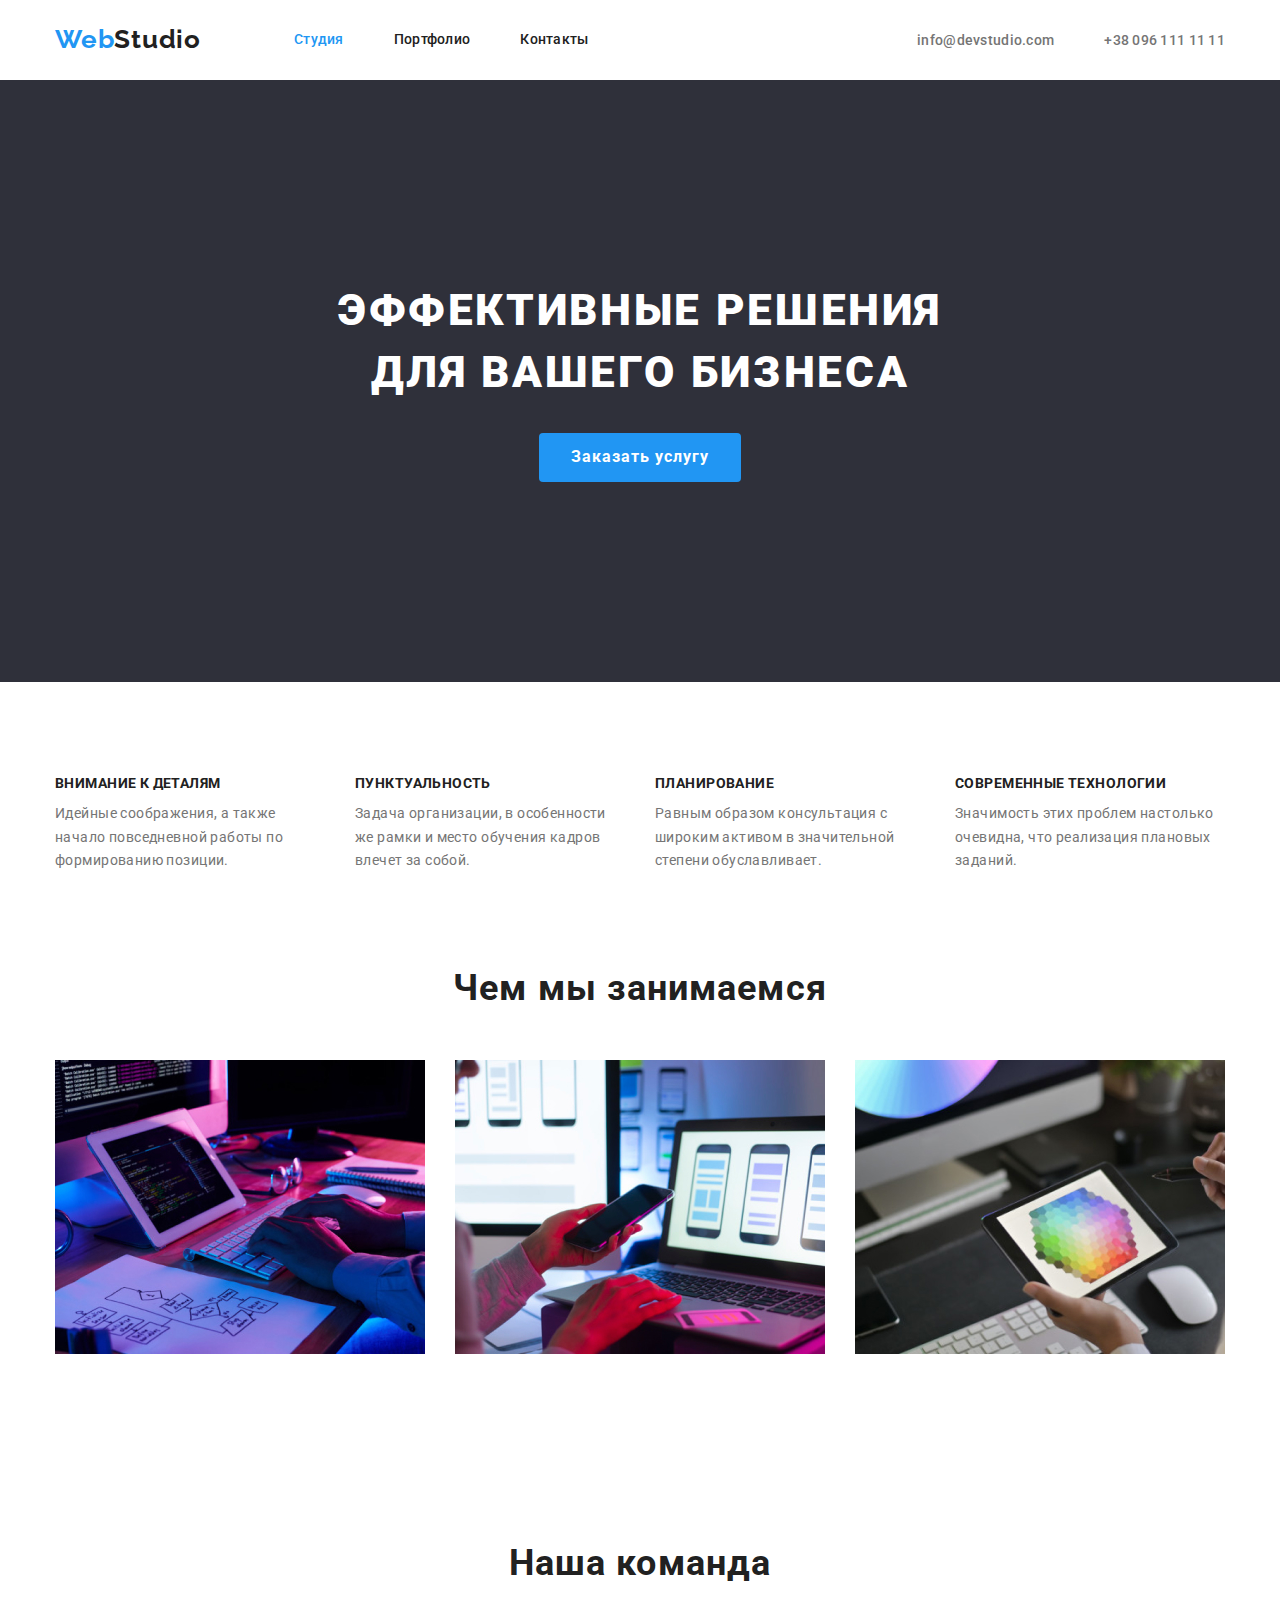
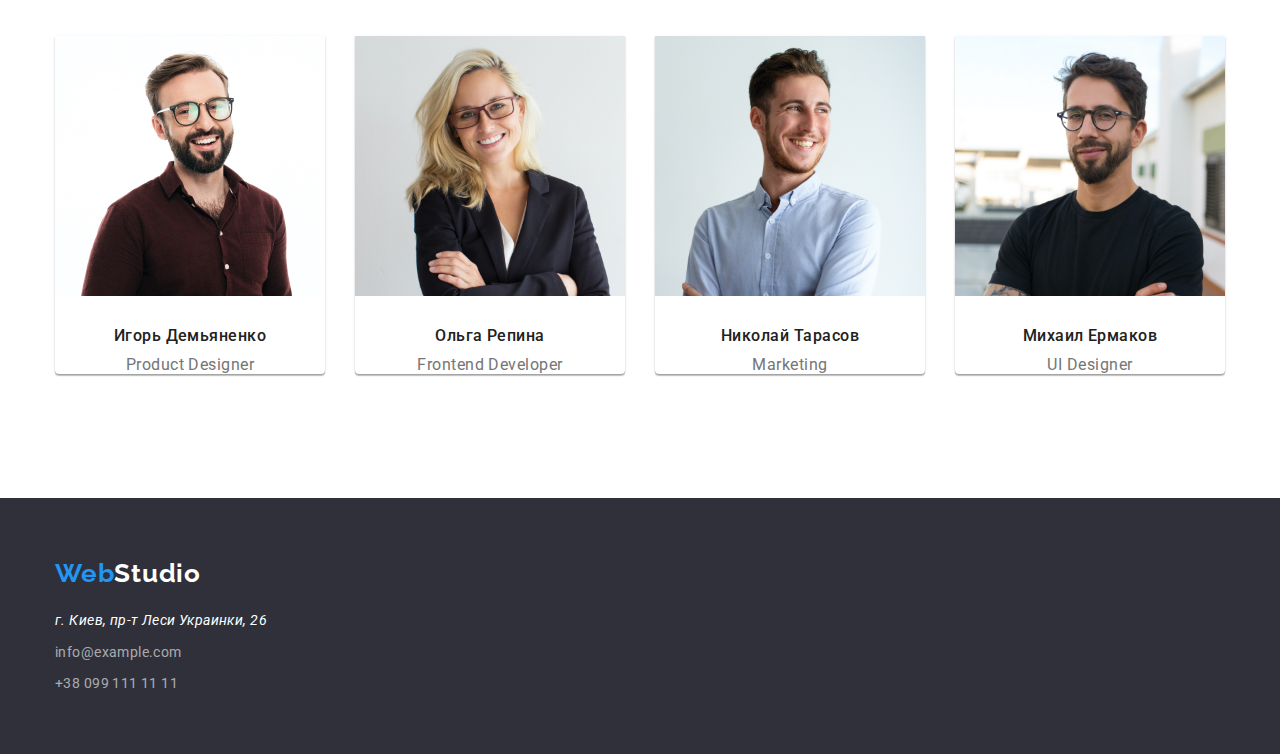
==== index.html @ dec016cf "добавила  дополнительные class" ====
<!DOCTYPE html>
<html lang="ru">
  <head>
    <meta charset="UTF-8" />
    <meta name="viewport" content="width=device-width, initial-scale=1.0" />
    <title>WebStudio</title>
    <link
      rel="stylesheet"
      href="https://cdnjs.cloudflare.com/ajax/libs/modern-normalize/1.0.0/modern-normalize.min.css"
    />
    <link
      href="https://fonts.googleapis.com/css2?family=Raleway:wght@700&family=Roboto:wght@400;500;700;900&display=swap"
      rel="stylesheet"
    />
    <link rel="stylesheet" href="./css/styles.css" />
  </head>
  <body>
    <header class="page-hader">
      <nav class="container main-nav">
        <a href="./index.html" class="logo"><span>Web</span>Studio</a>
        <ul class="site-nav list">
          <li class="item">
            <a href="./index.html" class="link current">Студия</a>
          </li>
          <li class="item">
            <a href="./portfolio.html" class="link">Портфолио</a>
          </li>
          <li class="item"><a href="/" class="link">Контакты</a></li>
        </ul>

        <ul class="header list">
          <li class="item">
            <a href="mailto:info@devstudio.com" class="link"
              >info@devstudio.com</a
            >
          </li class="item">
          <li>
            <a href="tel:+380961111111" class="link">+38 096 111 11 11</a>
          </li>
        </ul>
      </nav>
    </header>

    <!-- Main -->
    <section class="subject">
      <h1 class="subject-title">
        Эффективные решения <br />
        для вашего бизнеса
      </h1>
      <button type="button" class="button primary">Заказать услугу</button>
    </section>

    <!--  features-->
    <section class="section">
      <div class="container">
        <h2 class="section-title  visuallyhidden">Oсобености</h2>
        <ul class="features list">
          <li class="features-element">
            <h3 class="title">Внимание к деталям</h3>
            <p class="desc">
              Идейные соображения, а также начало повседневной работы по
              формированию позиции.
            </p>
          </li>
          <li class="features-element">
            <h3 class="title">Пунктуальность</h3>
            <p class="desc">
              Задача организации, в особенности же рамки и место обучения кадров
              влечет за собой.
            </p>
          </li>
          <li class="features-element">
            <h3 class="title">Планирование</h3>
            <p class="desc">
              Равным образом консультация с широким активом в значительной
              степени обуславливает.
            </p>
          </li>
          <li class="features-element">
            <h3 class="title">Современные технологии</h3>
            <p class="desc">
              Значимость этих проблем настолько очевидна, что реализация
              плановых заданий.
            </p>
          </li>
        </ul>
      </div>
  </section>

    <!--  features-->
    <section class="section no-padding">
      <div class="container">
        <h3 class="section-title">Чем мы занимаемся</h3>
        <ul class="direction list">
          <li class="direction-element">
            <img
              src="./images/img.jpg"
              alt="разработчик"
              width="370"
              height="294"
            />
          </li>
          <li class="direction-element">
            <img
              src="./images/img-2.jpg"
              alt="тефон"
              width="370"
              height="294"
            />
          </li>
          <li class="direction-element">
            <img
              src="./images/img-3.jpg"
              alt="шестиугольник"
              width="370"
              height="294"
            />
          </li>
        </ul>
      </div>
    </section>

    <!-- our-team -->
    <section class="section">
      <div class="container">
        <h2 class="section-title">Наша команда</h2>
        <ul class="our-team list">
          <li class="our-team-element">
            <img
              src="./images/product.jpg"
              width="270"
              height="260"
              alt="Игорь Демьяненко"
            />
            <h3 class="title">Игорь Демьяненко</h3>
            <p class="desc" lang="en">Product Designer</p>
          </li>
          <li class="our-team-element">
            <img
              src="./images/fd.jpg"
              width="270"
              height="260"
              alt="Ольга Репина"
            />
            <h3 class="title">Ольга Репина</h3>
            <p class="desc" lang="en">Frontend Developer</p>
          </li>
          <li class="our-team-element">
            <img
              src="./images/m.jpg"
              width="270"
              height="260"
              alt="Николай Тарасов"
            />
            <h3 class="title">Николай Тарасов</h3>
            <p class="desc" lang="en">Marketing</p>
          </li>
          <li class="our-team-element">
            <img
              src="./images/ui.jpg"
              width="270"
              height="260"
              alt="Михаил Ермаков"
            />
            <h3 class="title">Михаил Ермаков</h3>
            <p class="desc" lang="en">UI Designer</p>
          </li>
        </ul>
      </div>
    </section>

    <!-- footer -->

    <footer>
      <div class="container">
        <a href="./index.html" class="logo footer"><span>Web</span>Studio</a>
        <address class="address">
          <p class="text">г. Киев, пр-т Леси Украинки, 26</p>
          <ul class="list">
            <li>
              <a href="mailto:info@example.com" class="link"
                >info@example.com</a
              >
            </li>
            <li>
              <a href="tel:+380991111111" class="link">+38 099 111 11 11</a>
            </li>
          </ul>
        </address>
      </div>
    </footer>
  </body>
</html>
---- css/styles.css ----
/* цвет основного текста #212121 */
/* вторичный цвет текста  #757575*/
/* footer   мыло и телефон  текст color: rgba(255, 255, 255, 0.6); */

/*  header цвет #FFFFFF */
/* основной #E5E5E5 */
/* наша команда #F5F4FA */
/*  вторичный цвет hero footer #2F303A */
/* акцент  #2196F3 */
:root {
  --primary-text-color: #757575;
  --title-text-color: #212121;
  --accent-color: #2196f3;
  --primary-bg-color: #f5f4fa;
  --bg-header-color: #ffffff;
}
/* глобальный border-box */
html {
  box-sizing: border-box;
}

*,
*::before,
*::after {
  box-sizing: inherit;
}

body {
  margin: 0;

  background-color: #ffffff;
  color: var(--primary-text-color);
  font-family: Roboto, sans-serif;
}

a {
  text-decoration: none;
}

/* если нужно пофиксить 4 пикселя зазор */
img {
  display: block;
}

.container {
  margin-left: auto;
  margin-right: auto;
  width: 1200px;
  padding-left: 15px;
  padding-right: 15px;
  /* outline: 2px solid tomato; */
}
.main-nav {
  display: flex;
  align-items: center;
}

/* page hader */
.page-hader {
  background-color: var(--bg-header-color);
}

.logo {
  font-family: Raleway;
  font-style: normal;
  font-weight: 700;
  font-size: 26px;
  line-height: 1.2;
  letter-spacing: 0.03em;
  text-decoration: none;
  color: var(--title-text-color);
}
.logo > span {
  color: var(--accent-color);
}
.logo:focus,
.logo:hover {
  color: var(--title-text-color);
}

/* site nav */

.list {
  margin: 0;
  padding: 0;
  list-style: none;
}

.site-nav .link {
  display: block;
  padding-top: 32px;
  padding-bottom: 32px;

  font-weight: 500;
  font-style: normal;
  font-size: 14px;
  line-height: 1.14;
  letter-spacing: 0.02em;

  color: var(--title-text-color);

  text-decoration: none;
}

.site-nav .link.current {
  color: var(--accent-color);
}

.site-nav {
  display: flex;
  margin-left: 93px;
}
.site-nav .item:not(:last-child) {
  margin-right: 50px;
}

.header {
  display: flex;
  margin-left: auto;
}

.header .item:not(:last-child) {
  margin-right: 50px;
}

.header .link {
  font-weight: 500;
  font-style: normal;
  font-size: 14px;
  line-height: 1.14;
  letter-spacing: 0.02em;
  text-decoration: none;

  color: var(--primary-text-color);
}

/*  альтернатива */
/* .header .link + .link {
  margin-left: 50px;
} */

.site-nav .link:hover,
.site-nav .link:focus,
.header .link:hover,
.header .link:focus {
  color: var(--accent-color);
}

.button.primary:hover,
.button.primary:focus,
.button.secondary:hover,
.button.secondary:focus {
  color: #ffffff;
  background-color: var(--accent-color);
}

/* main */

.subject {
  padding-top: 200px;
  padding-bottom: 200px;

  text-align: center;

  background-color: #2f303a;
}

.subject-title {
  margin-top: 0;
  margin-bottom: 30px;

  font-weight: 900;
  font-style: normal;
  font-size: 44px;
  line-height: 1.4;
  letter-spacing: 0.06em;

  color: #ffffff;

  text-align: center;
  text-transform: uppercase;
}

/*  btn */

.button {
  /* display: inline-block; */
  font-family: Roboto, sans-serif;
  min-width: 73px;

  text-decoration: none;
  text-align: center;

  border: transparent;
  border-radius: 4px;
  /* box-sizing: inherit; */
}

.primary {
  font-family: Roboto, sans-serif;
  font-style: normal;
  font-weight: 700;
  font-size: 16px;
  line-height: 1.8;
  letter-spacing: 0.06em;

  color: #ffffff;
  background-color: var(--accent-color);

  padding: 10px 32px;
}

.secondary {
  font-family: inherit;
  font-weight: 500;
  font-size: 16px;
  line-height: 1.6;
  letter-spacing: 0.03em;

  padding: 6px 22px;

  background-color: var(--primary-bg-color);
}

.button.list {
  display: flex;
  align-items: center;
  margin-bottom: 50px;
  padding-left: 280px;
}

.button-element {
  margin-right: 8px;
}
.button-element:nth-child(5) {
  margin-right: 0;
}
/* features */

.section {
  padding-top: 94px;
  padding-bottom: 94px;
}

.no-padding {
  padding-top: 0;
}

.section-title {
  color: var(--title-text-color);

  text-align: center;
  font-weight: 700;
  font-style: normal;
  font-size: 36px;
  line-height: 1.2;
  letter-spacing: 0.03em;

  margin-top: 0;
  margin-bottom: 50px;
}
/* скрыть заголовок */
.visuallyhidden:not(:focus):not(:active) {
  position: absolute;

  width: 1px;
  height: 1px;
  margin: -1px;
  border: 0;
  padding: 0;

  white-space: nowrap;

  clip-path: inset(100%);
  clip: rect(0 0 0 0);
  overflow: hidden;
}

.features .title,
.our-team .title {
  color: var(--title-text-color);

  margin-top: 0;
  margin-bottom: 10px;
}

.features .title {
  font-weight: 700;
  font-style: normal;
  font-size: 14px;
  line-height: 1.14;
  letter-spacing: 0.03em;
  text-transform: uppercase;
}
.features .desc {
  font-style: normal;
  font-weight: 400;
  font-size: 14px;
  line-height: 1.7;
  letter-spacing: 0.03em;

  margin-top: 0;
  margin-bottom: 0;
}
.features {
  display: flex;
  flex-wrap: wrap;
  margin-right: -30px;
}

.features-element {
  width: calc((100% - 4 * 30px) / 4);
  margin-right: 30px;
}

.features-element:nth-child(4) {
  margin-right: 0;
}

.direction {
  display: flex;
  flex-wrap: wrap;
  margin-right: -30px;
}

.direction-element {
  width: calc((100% - 3 * 30px) / 3);
  margin-right: 30px;
}
.direction-element:nth-child(3) {
  margin-right: 0;
}

/*  our-team */

.our-team .title {
  margin-top: 30px;
  text-align: center;

  font-weight: 500;
  font-style: normal;
  font-size: 16px;
  line-height: 1.2;
  letter-spacing: 0.03em;
}
.our-team .desc {
  margin-top: 0;
  margin-bottom: 0;
  text-align: center;

  font-size: 16px;
  line-height: 1.2;
  letter-spacing: 0.03em;
  font-style: normal;
}
.our-team .desc:lang(en) {
  font-family: Roboto, sans-serif;
}

.our-team {
  display: flex;
  flex-wrap: wrap;
  margin-right: -30px;
}

.our-team-element {
  width: calc((100% - 4 * 30px) / 4);
  margin-right: 30px;
  margin-bottom: 30px;

  box-shadow: 0px 1px 3px rgba(0, 0, 0, 0.12), 0px 1px 1px rgba(0, 0, 0, 0.14),
    0px 2px 1px rgba(0, 0, 0, 0.2);
  border-radius: 0px 0px 4px 4px;
}
.our-team-element:nth-child(4) {
  margin-right: 0;
}

/* footer */

footer {
  background-color: #2f303a;

  padding-top: 60px;
  padding-bottom: 60px;
}
/* для лого */
.footer {
  color: #ffffff;
}

.address .text {
  font-size: 14px;
  line-height: 1.6;
  letter-spacing: 0.03em;

  color: #ffffff;
  text-decoration: none;

  margin-top: 20px;
  margin-bottom: 0;
}
.address .link {
  display: inline-block;
  margin-top: 9px;

  font-size: 14px;
  font-style: normal;
  line-height: 1.6;
  letter-spacing: 0.03em;

  color: rgba(255, 255, 255, 0.6);
  text-decoration: none;
}

/*  our-work */

.our-work .title {
  font-weight: 700;
  font-style: normal;
  font-size: 18px;
  line-height: 2;
  letter-spacing: 0.06em;

  margin-top: 20px;
  margin-bottom: 4px;

  color: var(--title-text-color);
}
.our-work .link {
  font-style: normal;
  font-size: 16px;
  line-height: 1.87;
  letter-spacing: 0.03em;

  margin-top: 0;
  margin-bottom: 0;

  color: var(--primary-text-color);
}

.our-work {
  display: flex;
  flex-wrap: wrap;
  margin-right: -30px;
}

.our-work-element {
  width: calc((100% - 3 * 30px) / 3);
  margin-right: 30px;
  margin-bottom: 30px;

  border: 1px solid #eeeeee;
  box-sizing: border-box;
}

.our-work-element:nth-child(3n) {
  margin-right: 0;
}

/* .our-work .title:hover,
.our-work .title:focus,
.our-work .link:hover,
.our-work .link:focus {
  text-decoration: underline;

  color: var(--accent-color);
} */

/* footer   hover */

.footer:hover,
.footer:focus {
  color: #ffffff;
}

.text:hover,
.text:focus {
  color: var(--accent-color);
}
.address .link:hover,
.address .link:focus {
  color: var(--accent-color);
}
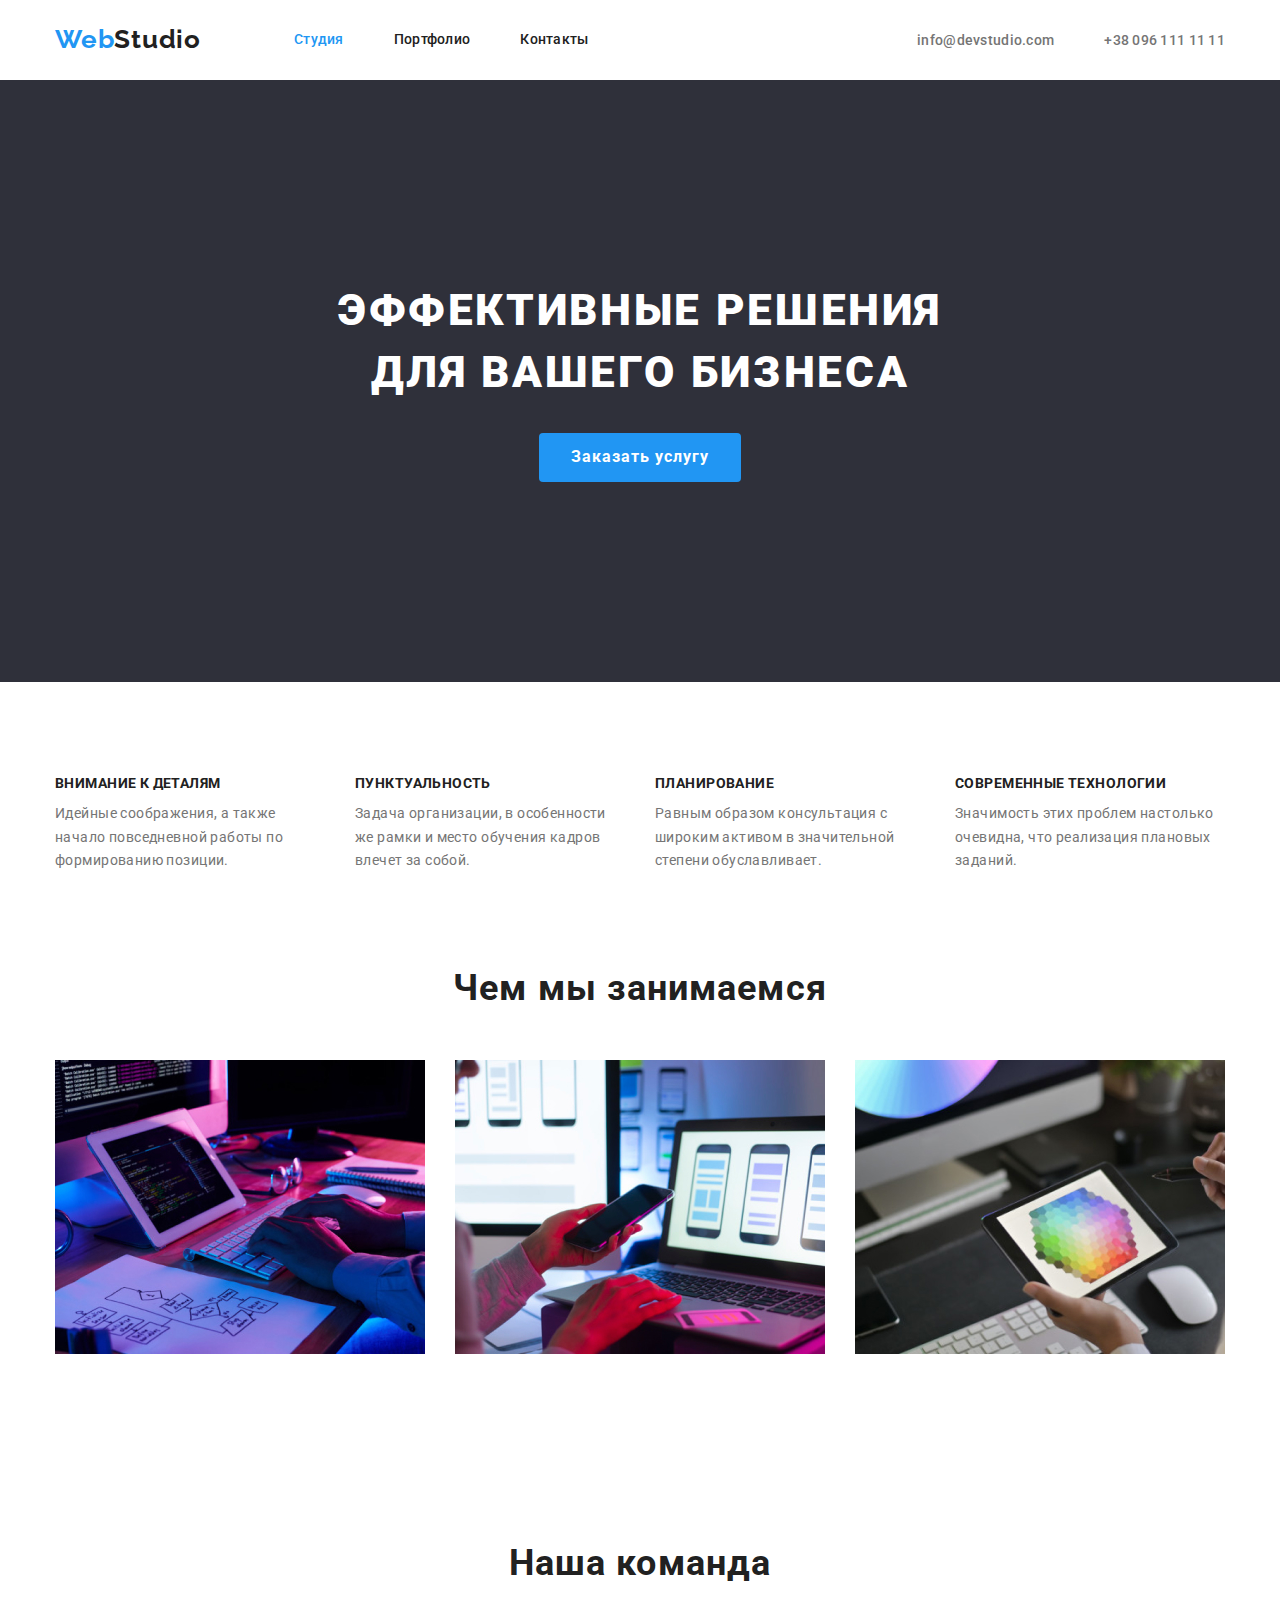
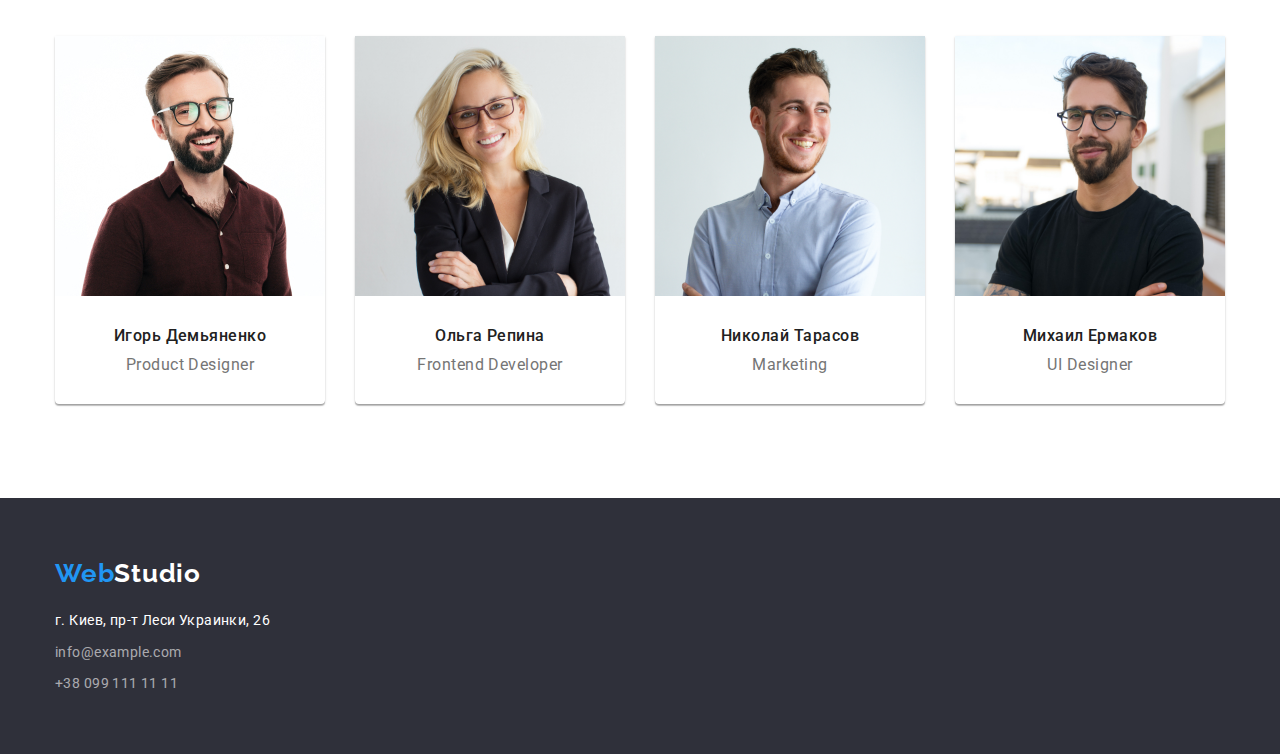
==== commit d4ff7524: "изменила позиционирование заголовка" ====
--- a/index.html
+++ b/index.html
@@ -15,159 +15,166 @@
     <link rel="stylesheet" href="./css/styles.css" />
   </head>
   <body>
-    <header class="page-hader">
-      <nav class="container main-nav">
-        <a href="./index.html" class="logo"><span>Web</span>Studio</a>
-        <ul class="site-nav list">
-          <li class="item">
-            <a href="./index.html" class="link current">Студия</a>
-          </li>
-          <li class="item">
-            <a href="./portfolio.html" class="link">Портфолио</a>
-          </li>
-          <li class="item"><a href="/" class="link">Контакты</a></li>
-        </ul>
+    <div class="container">
+      <header class="page-hader">
+        <nav class="main-nav">
+          <a href="./index.html" class="logo"><span>Web</span>Studio</a>
+          <ul class="site-nav list">
+            <li class="item">
+              <a href="./index.html" class="link current">Студия</a>
+            </li>
+            <li class="item">
+              <a href="./portfolio.html" class="link">Портфолио</a>
+            </li>
+            <li class="item"><a href="/" class="link">Контакты</a></li>
+          </ul>
+        </nav>
 
         <ul class="header list">
           <li class="item">
             <a href="mailto:info@devstudio.com" class="link"
               >info@devstudio.com</a
             >
-          </li class="item">
-          <li>
+          </li>
+
+          <li class="item">
             <a href="tel:+380961111111" class="link">+38 096 111 11 11</a>
           </li>
         </ul>
-      </nav>
-    </header>
+      </header>
+    </div>
 
     <!-- Main -->
-    <section class="subject">
-      <h1 class="subject-title">
-        Эффективные решения <br />
-        для вашего бизнеса
-      </h1>
-      <button type="button" class="button primary">Заказать услугу</button>
-    </section>
-
-    <!--  features-->
-    <section class="section">
-      <div class="container">
-        <h2 class="section-title  visuallyhidden">Oсобености</h2>
-        <ul class="features list">
-          <li class="features-element">
-            <h3 class="title">Внимание к деталям</h3>
-            <p class="desc">
-              Идейные соображения, а также начало повседневной работы по
-              формированию позиции.
-            </p>
-          </li>
-          <li class="features-element">
-            <h3 class="title">Пунктуальность</h3>
-            <p class="desc">
-              Задача организации, в особенности же рамки и место обучения кадров
-              влечет за собой.
-            </p>
-          </li>
-          <li class="features-element">
-            <h3 class="title">Планирование</h3>
-            <p class="desc">
-              Равным образом консультация с широким активом в значительной
-              степени обуславливает.
-            </p>
-          </li>
-          <li class="features-element">
-            <h3 class="title">Современные технологии</h3>
-            <p class="desc">
-              Значимость этих проблем настолько очевидна, что реализация
-              плановых заданий.
-            </p>
-          </li>
-        </ul>
-      </div>
-  </section>
-
-    <!--  features-->
-    <section class="section no-padding">
-      <div class="container">
-        <h3 class="section-title">Чем мы занимаемся</h3>
-        <ul class="direction list">
-          <li class="direction-element">
-            <img
-              src="./images/img.jpg"
-              alt="разработчик"
-              width="370"
-              height="294"
-            />
-          </li>
-          <li class="direction-element">
-            <img
-              src="./images/img-2.jpg"
-              alt="тефон"
-              width="370"
-              height="294"
-            />
-          </li>
-          <li class="direction-element">
-            <img
-              src="./images/img-3.jpg"
-              alt="шестиугольник"
-              width="370"
-              height="294"
-            />
-          </li>
-        </ul>
-      </div>
-    </section>
-
-    <!-- our-team -->
-    <section class="section">
-      <div class="container">
-        <h2 class="section-title">Наша команда</h2>
-        <ul class="our-team list">
-          <li class="our-team-element">
-            <img
-              src="./images/product.jpg"
-              width="270"
-              height="260"
-              alt="Игорь Демьяненко"
-            />
-            <h3 class="title">Игорь Демьяненко</h3>
-            <p class="desc" lang="en">Product Designer</p>
-          </li>
-          <li class="our-team-element">
-            <img
-              src="./images/fd.jpg"
-              width="270"
-              height="260"
-              alt="Ольга Репина"
-            />
-            <h3 class="title">Ольга Репина</h3>
-            <p class="desc" lang="en">Frontend Developer</p>
-          </li>
-          <li class="our-team-element">
-            <img
-              src="./images/m.jpg"
-              width="270"
-              height="260"
-              alt="Николай Тарасов"
-            />
-            <h3 class="title">Николай Тарасов</h3>
-            <p class="desc" lang="en">Marketing</p>
-          </li>
-          <li class="our-team-element">
-            <img
-              src="./images/ui.jpg"
-              width="270"
-              height="260"
-              alt="Михаил Ермаков"
-            />
-            <h3 class="title">Михаил Ермаков</h3>
-            <p class="desc" lang="en">UI Designer</p>
-          </li>
-        </ul>
-      </div>
-    </section>
+    <main>
+      <section class="subject">
+        <div class="container">
+          <h1 class="subject-title">
+            Эффективные решения <br />
+            для вашего бизнеса
+          </h1>
+          <button type="button" class="button primary">Заказать услугу</button>
+        </div>
+      </section>
+
+      <!--  features-->
+      <section class="section">
+        <div class="container">
+          <h2 class="section-title visuallyhidden">Oсобености</h2>
+          <ul class="features list">
+            <li class="features-element">
+              <h3 class="title">Внимание к деталям</h3>
+              <p class="desc">
+                Идейные соображения, а также начало повседневной работы по
+                формированию позиции.
+              </p>
+            </li>
+            <li class="features-element">
+              <h3 class="title">Пунктуальность</h3>
+              <p class="desc">
+                Задача организации, в особенности же рамки и место обучения
+                кадров влечет за собой.
+              </p>
+            </li>
+            <li class="features-element">
+              <h3 class="title">Планирование</h3>
+              <p class="desc">
+                Равным образом консультация с широким активом в значительной
+                степени обуславливает.
+              </p>
+            </li>
+            <li class="features-element">
+              <h3 class="title">Современные технологии</h3>
+              <p class="desc">
+                Значимость этих проблем настолько очевидна, что реализация
+                плановых заданий.
+              </p>
+            </li>
+          </ul>
+        </div>
+      </section>
+
+      <!--  features-->
+      <section class="section no-padding">
+        <div class="container">
+          <h3 class="section-title">Чем мы занимаемся</h3>
+          <ul class="direction list">
+            <li class="direction-element">
+              <img
+                src="./images/img.jpg"
+                alt="разработчик"
+                width="370"
+                height="294"
+              />
+            </li>
+            <li class="direction-element">
+              <img
+                src="./images/img-2.jpg"
+                alt="тефон"
+                width="370"
+                height="294"
+              />
+            </li>
+            <li class="direction-element">
+              <img
+                src="./images/img-3.jpg"
+                alt="шестиугольник"
+                width="370"
+                height="294"
+              />
+            </li>
+          </ul>
+        </div>
+      </section>
+
+      <!-- our-team -->
+      <section class="section">
+        <div class="container">
+          <h2 class="section-title">Наша команда</h2>
+          <ul class="our-team list">
+            <li class="our-team-element">
+              <img
+                src="./images/product.jpg"
+                width="270"
+                height="260"
+                alt="Игорь Демьяненко"
+              />
+              <h3 class="title">Игорь Демьяненко</h3>
+              <p class="desc" lang="en">Product Designer</p>
+            </li>
+            <li class="our-team-element">
+              <img
+                src="./images/fd.jpg"
+                width="270"
+                height="260"
+                alt="Ольга Репина"
+              />
+              <h3 class="title">Ольга Репина</h3>
+              <p class="desc" lang="en">Frontend Developer</p>
+            </li>
+            <li class="our-team-element">
+              <img
+                src="./images/m.jpg"
+                width="270"
+                height="260"
+                alt="Николай Тарасов"
+              />
+              <h3 class="title">Николай Тарасов</h3>
+              <p class="desc" lang="en">Marketing</p>
+            </li>
+            <li class="our-team-element">
+              <img
+                src="./images/ui.jpg"
+                width="270"
+                height="260"
+                alt="Михаил Ермаков"
+              />
+              <h3 class="title">Михаил Ермаков</h3>
+              <p class="desc" lang="en">UI Designer</p>
+            </li>
+          </ul>
+        </div>
+      </section>
+    </main>
 
     <!-- footer -->
 
@@ -176,13 +183,13 @@
         <a href="./index.html" class="logo footer"><span>Web</span>Studio</a>
         <address class="address">
           <p class="text">г. Киев, пр-т Леси Украинки, 26</p>
-          <ul class="list">
-            <li>
+          <ul class="address list">
+            <li class="item">
               <a href="mailto:info@example.com" class="link"
                 >info@example.com</a
               >
             </li>
-            <li>
+            <li class="item">
               <a href="tel:+380991111111" class="link">+38 099 111 11 11</a>
             </li>
           </ul>
--- a/css/styles.css
+++ b/css/styles.css
@@ -57,6 +57,9 @@
 
 /* page hader */
 .page-hader {
+  display: flex;
+  flex-wrap: wrap;
+
   background-color: var(--bg-header-color);
 }
 
@@ -117,6 +120,7 @@
 .header {
   display: flex;
   margin-left: auto;
+  align-items: center;
 }
 
 .header .item:not(:last-child) {
@@ -366,7 +370,8 @@
 .our-team-element {
   width: calc((100% - 4 * 30px) / 4);
   margin-right: 30px;
-  margin-bottom: 30px;
+
+  padding-bottom: 30px;
 
   box-shadow: 0px 1px 3px rgba(0, 0, 0, 0.12), 0px 1px 1px rgba(0, 0, 0, 0.14),
     0px 2px 1px rgba(0, 0, 0, 0.2);
@@ -387,9 +392,12 @@
 /* для лого */
 .footer {
   color: #ffffff;
-}
-
-.address .text {
+  margin-bottom: 20px;
+  display: block;
+}
+
+.text {
+  font-style: normal;
   font-size: 14px;
   line-height: 1.6;
   letter-spacing: 0.03em;
@@ -397,20 +405,24 @@
   color: #ffffff;
   text-decoration: none;
 
-  margin-top: 20px;
-  margin-bottom: 0;
-}
+  margin-bottom: 9px;
+  margin-top: 0;
+}
+
 .address .link {
-  display: inline-block;
+  display: block;
+  /* margin-bottom: 9px; */
+
+  font-size: 14px;
+  font-style: normal;
+  line-height: 1.6;
+  letter-spacing: 0.03em;
+
+  color: rgba(255, 255, 255, 0.6);
+  text-decoration: none;
+}
+.address .item:nth-child(2) {
   margin-top: 9px;
-
-  font-size: 14px;
-  font-style: normal;
-  line-height: 1.6;
-  letter-spacing: 0.03em;
-
-  color: rgba(255, 255, 255, 0.6);
-  text-decoration: none;
 }
 
 /*  our-work */
@@ -422,8 +434,7 @@
   line-height: 2;
   letter-spacing: 0.06em;
 
-  margin-top: 20px;
-  margin-bottom: 4px;
+  margin: 0 0 4px 24px;
 
   color: var(--title-text-color);
 }
@@ -433,8 +444,7 @@
   line-height: 1.87;
   letter-spacing: 0.03em;
 
-  margin-top: 0;
-  margin-bottom: 0;
+  margin: 0 0 0 24px;
 
   color: var(--primary-text-color);
 }
@@ -449,13 +459,21 @@
   width: calc((100% - 3 * 30px) / 3);
   margin-right: 30px;
   margin-bottom: 30px;
-
+}
+
+.our-work-element:nth-child(3n) {
+  margin-right: 0;
+}
+
+.our-work-element:nth-last-child(-n + 3) {
+  margin-bottom: 0;
+}
+
+.border {
   border: 1px solid #eeeeee;
   box-sizing: border-box;
-}
-
-.our-work-element:nth-child(3n) {
-  margin-right: 0;
+
+  padding: 20px 0;
 }
 
 /* .our-work .title:hover,
